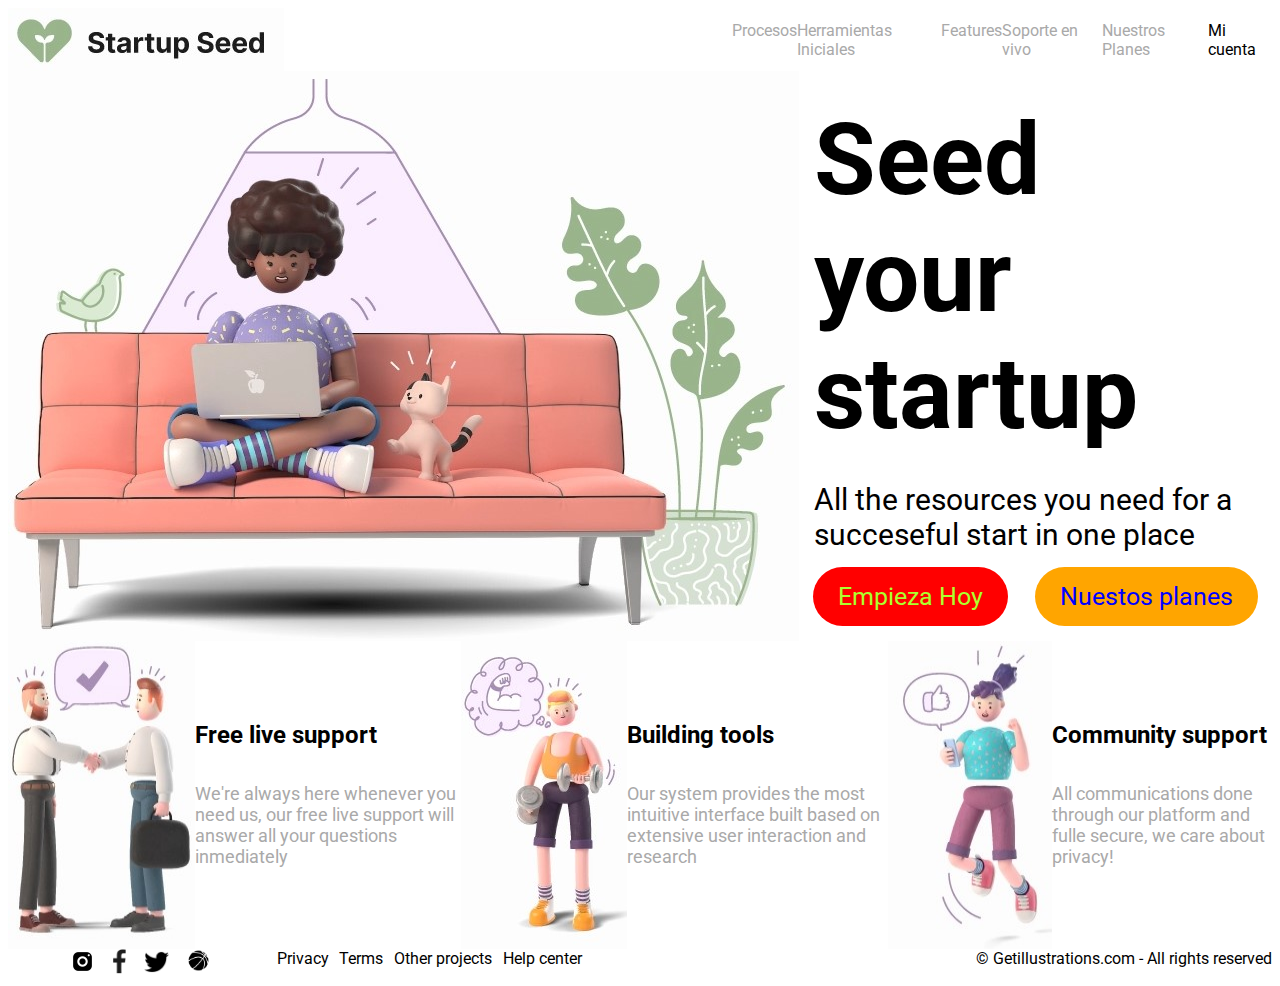
==== index.html @ be9ebf24 "Colors" ====
<!DOCTYPE html>
<html>
    <head>
        <title>Startup Seed</title>
        <meta charset="utf-8">
        <link rel="stylesheet" type="text/css" href="style.css">
        <link rel="preconnect" href="https://fonts.googleapis.com">
        <link rel="preconnect" href="https://fonts.gstatic.com" crossorigin>
        <link href="https://fonts.googleapis.com/css2?family=Roboto:ital,wght@0,400;1,300&display=swap" rel="stylesheet"> 
    </head>
    <body>
        <div class="navbar">
            <img class="heart" src="./img/Logo.jpg">
            <nav>
                <a>Procesos</a>
                <a>Herramientas Iniciales</a>
                <a>Features</a>
                <a>Soporte en vivo</a>
                <a>Nuestros Planes</a>
                <a class="active"> Mi cuenta</a>
            </nav>  
        </div>          
       <section class="principal">        
                <img src="/img/niña_sofa.jpg">
                <div class="text">  
                    <h1>
                        Seed your startup
                    </h1>
                    <p>
                        All the resources you need for a succeseful start in one place
                    </p>
                    <div class="buttons">
                        <button class="but1">Empieza Hoy</button>
                        <button class="but2">Nuestos planes</button>
                    </div>
                </div>          
        </section>
        <section class="articles">
                <img class="aimg" src="/img/hombres_negocio.jpg">
            <div class="text">
                <h1 >
                    Free live support
                </h1>
                <p>
                    We're always here whenever you need us, our free live support will answer all your questions inmediately
                </p>
            </div>
                <img class="aimg" src="/img/hombre_ejercicio.jpg">
            <div class="text">
                <h1 >
                    Building tools
                </h1>
                <p>
                    Our system provides the most intuitive interface built based on extensive user interaction and research
                </p>
            </div>
                <img class="aimg" src="/img/chica_social.jpg">
            <div class="text">
                <h1>
                    Community support
                </h1>
                <p>
                    All communications done through our platform and fulle secure, we care about privacy!
                </p>
            </div>
        </section>    
        <section>
            <div class="footer">
                <div class="left">
                    <div class="fimg">
                        <a>
                            <img class="rrss" src="/img/instagram.jpg">
                        </a>
                        <a>
                            <img class="rrss" src="/img/facebook.png">
                        </a>
                        <a>
                            <img class="rrss" src="/img/twitter.png">
                        </a>
                        <a>
                            <img class="rrss" src="/img/basketball.png">
                        </a>  
                    </div>
                    <div class=ftext>
                        <a>
                            Privacy
                        </a>
                        <a>
                            Terms
                        </a>
                        <a>
                            Other projects
                        </a>
                        <a>
                            Help center
                        </a>
                    </div>                          
                </div>
                <div>
                    &copy; Getillustrations.com - All rights reserved
                </div>
            </div>
        </section>
    </body>
</html>
---- style.css ----
*{
  font-family: 'Roboto', sans-serif;
  }

  /* Navbar */
.heart {
  max-width: fit-content;
}
 .navbar {
    display: flex;
    justify-content: space-between;
    align-items: center;
    color:darkgrey;
  }
  nav {
    display: flex;
    justify-content: space-around;
    width: 60vh; /* Ò_Ó */
  }
  .active {
    color:black ;
  }

  /*Article01*/
  .principal{
    display:flex;
    justify-content: space-between;
  }
  .principal .text{
    display: flex;
    flex-direction: column;
  }

  .principal .text h1 {
    font-size:100px;
    font-weight: bold;
    margin: 15px;
  }
  .principal .text p {
    font-size: 30px;    
    margin: 15px;
    color:black;
  }
  .principal img {
    width:66%;
  }
 
  /*Buttons*/
  .buttons {
    display:flex;
    justify-content: space-around;
  }
  .but1,
  .but2
  {
    display: flex;
    padding: 15px 25px;
    border-radius: 45px;    
    border: none;
    font-size: 25px;
  }
  .but1{
    background: red;
    color: greenyellow;
  }
  .but2{
    background: orange;
    color: blue;
  }

  /* 3 art */

  .articles {
    display:flex;
    justify-content:space-around;
  }
  .aimg{
    display:flex;
    max-width: 60%;
  }
  .text {
    display:flex;
    flex-direction: column;
    justify-content: center;
  }
  .text h1 {
    font-size: 24px;
  }
  .text p {
    color:darkgrey;
    font-size: 18px;
  }

/* footer */

.footer {
    display: flex;
    justify-content: space-between;
}

.left {
    display: flex;
    width: 50%;
    justify-content: space-evenly;
}
.fimg {
    display: flex;    
    width: 25%;
    justify-content: space-around;
}
.ftext {
    display: flex;
    width: 50%;
    justify-content: space-around;
}

.rrss{
    height: 25px;
}
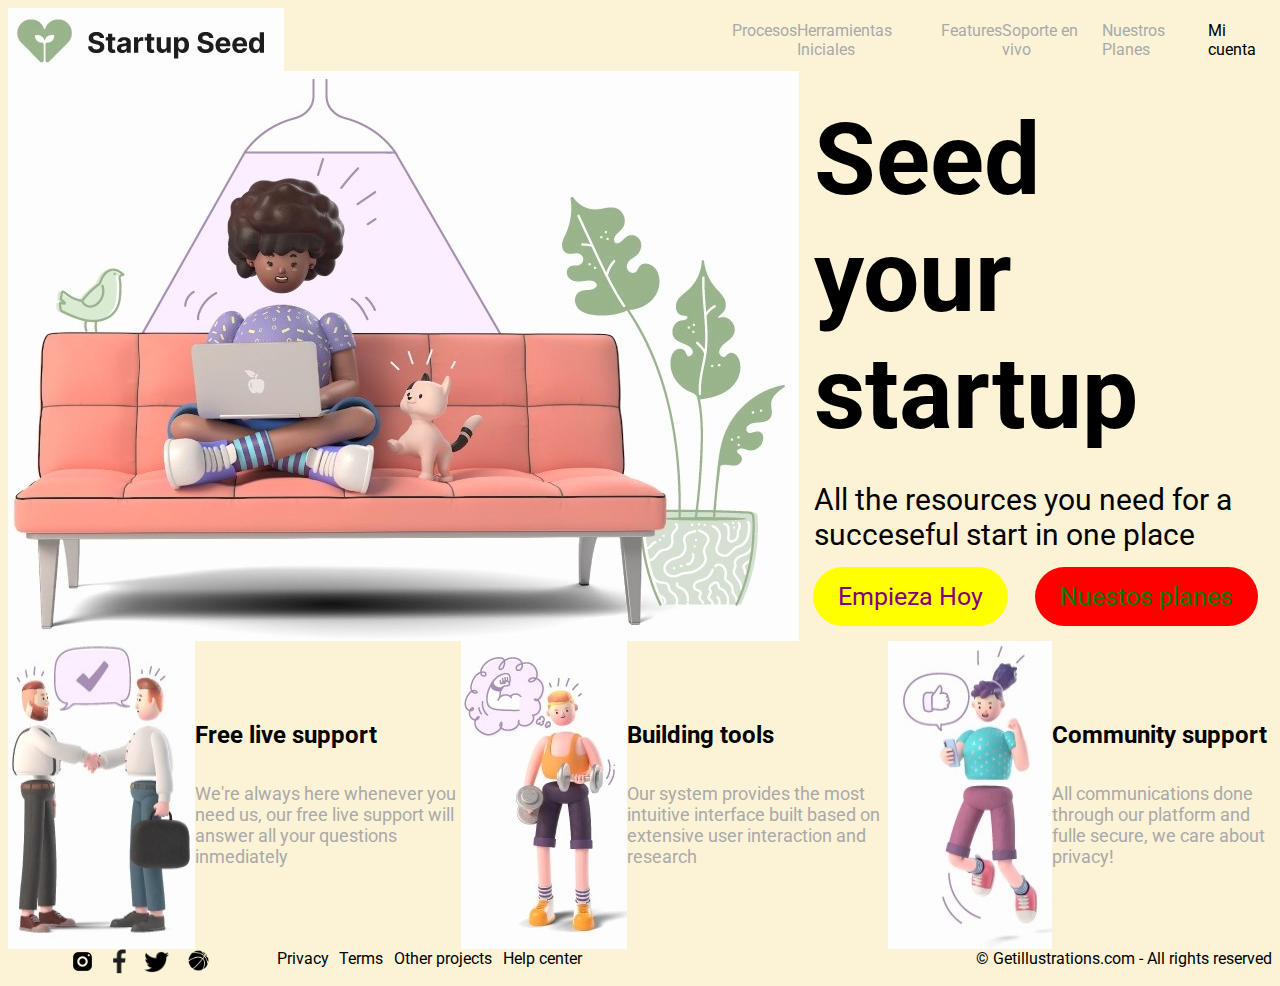
==== commit cd994f9f: "arreglo imágenes" ====
--- a/index.html
+++ b/index.html
@@ -21,7 +21,7 @@
             </nav>  
         </div>          
        <section class="principal">        
-                <img src="/img/niña_sofa.jpg">
+                <img src="./img/niña_sofa.jpg">
                 <div class="text">  
                     <h1>
                         Seed your startup
@@ -36,7 +36,7 @@
                 </div>          
         </section>
         <section class="articles">
-                <img class="aimg" src="/img/hombres_negocio.jpg">
+                <img class="aimg" src="./img/hombres_negocio.jpg">
             <div class="text">
                 <h1 >
                     Free live support
@@ -45,7 +45,7 @@
                     We're always here whenever you need us, our free live support will answer all your questions inmediately
                 </p>
             </div>
-                <img class="aimg" src="/img/hombre_ejercicio.jpg">
+                <img class="aimg" src="./img/hombre_ejercicio.jpg">
             <div class="text">
                 <h1 >
                     Building tools
@@ -54,7 +54,7 @@
                     Our system provides the most intuitive interface built based on extensive user interaction and research
                 </p>
             </div>
-                <img class="aimg" src="/img/chica_social.jpg">
+                <img class="aimg" src="./img/chica_social.jpg">
             <div class="text">
                 <h1>
                     Community support
@@ -69,16 +69,16 @@
                 <div class="left">
                     <div class="fimg">
                         <a>
-                            <img class="rrss" src="/img/instagram.jpg">
+                            <img class="rrss" src="./img/instagram.jpg">
                         </a>
                         <a>
-                            <img class="rrss" src="/img/facebook.png">
+                            <img class="rrss" src="./img/facebook.png">
                         </a>
                         <a>
-                            <img class="rrss" src="/img/twitter.png">
+                            <img class="rrss" src="./img/twitter.png">
                         </a>
                         <a>
-                            <img class="rrss" src="/img/basketball.png">
+                            <img class="rrss" src="./img/basketball.png">
                         </a>  
                     </div>
                     <div class=ftext>
--- a/style.css
+++ b/style.css
@@ -1,5 +1,6 @@
 *{
   font-family: 'Roboto', sans-serif;
+  background-color: #fcf3d7;
   }
 
   /* Navbar */
@@ -11,6 +12,8 @@
     justify-content: space-between;
     align-items: center;
     color:darkgrey;
+    border-style: dotted;
+    border:firebrick;
   }
   nav {
     display: flex;
@@ -60,12 +63,12 @@
     font-size: 25px;
   }
   .but1{
-    background: red;
-    color: greenyellow;
+    background: yellow;
+    color: purple;
   }
   .but2{
-    background: orange;
-    color: blue;
+    background: red;
+    color: green;
   }
 
   /* 3 art */
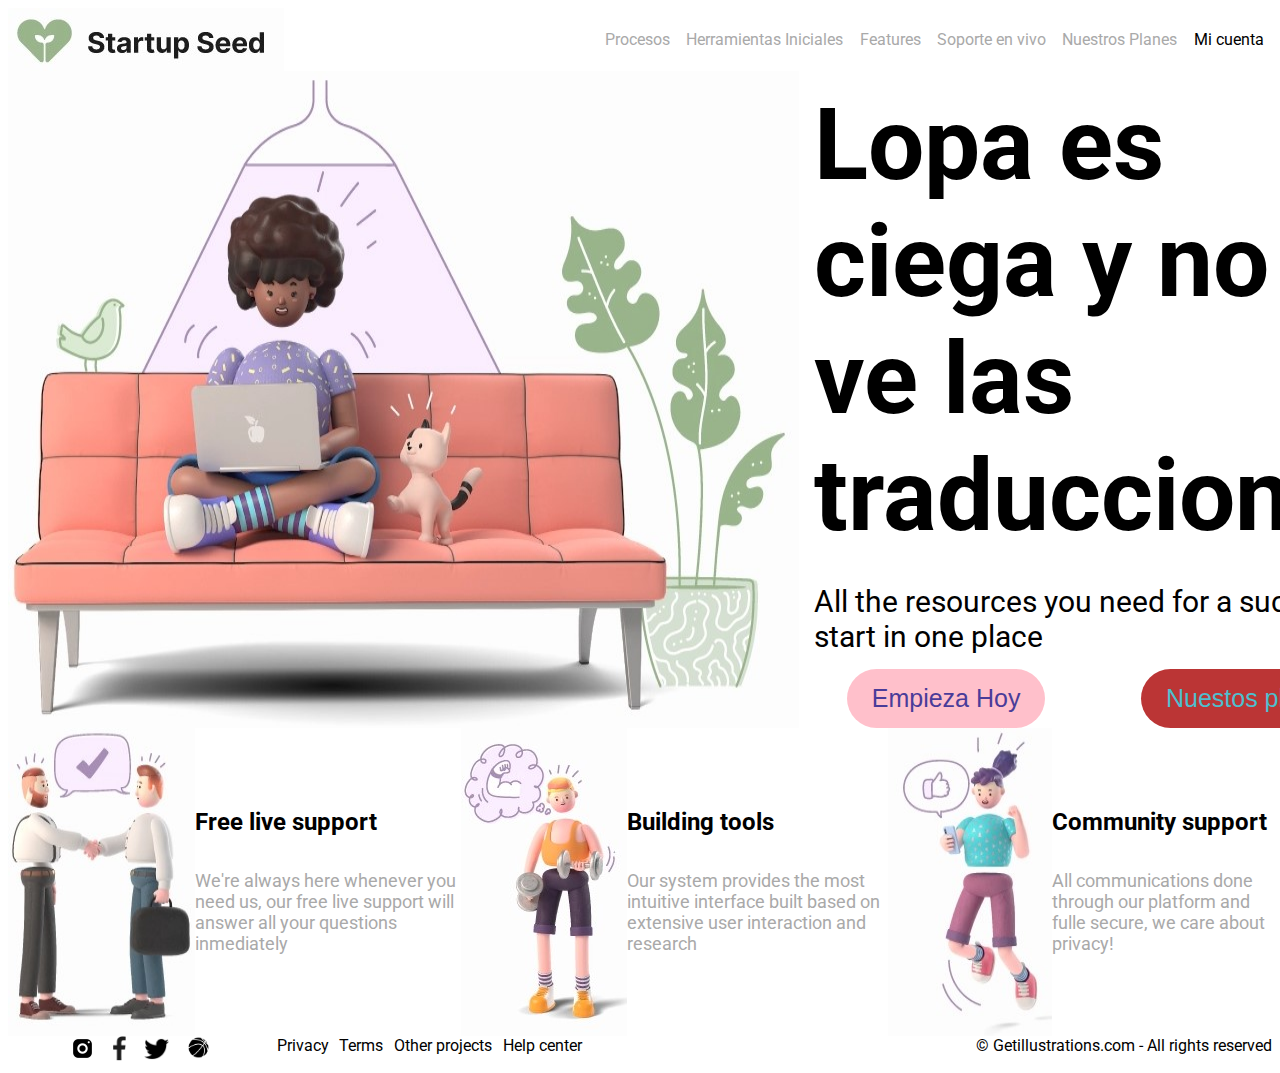
==== commit 384afe59: "ESTO ES LA GUERRA" ====
--- a/index.html
+++ b/index.html
@@ -24,7 +24,7 @@
                 <img src="./img/niña_sofa.jpg">
                 <div class="text">  
                     <h1>
-                        Seed your startup
+                        Lopa es ciega y no ve las traducciones
                     </h1>
                     <p>
                         All the resources you need for a succeseful start in one place
--- a/style.css
+++ b/style.css
@@ -1,6 +1,5 @@
 *{
   font-family: 'Roboto', sans-serif;
-  background-color: #fcf3d7;
   }
 
   /* Navbar */
@@ -12,13 +11,11 @@
     justify-content: space-between;
     align-items: center;
     color:darkgrey;
-    border-style: dotted;
-    border:firebrick;
   }
   nav {
     display: flex;
     justify-content: space-around;
-    width: 60vh; /* Ò_Ó */
+    width: 75vh; /* Ò_Ó */
   }
   .active {
     color:black ;
@@ -56,19 +53,21 @@
   .but1,
   .but2
   {
+    font-family: Impact, Haettenschweiler, 'Arial Narrow Bold', sans-serif;
     display: flex;
     padding: 15px 25px;
-    border-radius: 45px;    
+    border-radius: 75px;    
     border: none;
     font-size: 25px;
   }
   .but1{
-    background: yellow;
-    color: purple;
+    background: pink;
+    color: rgb(74, 60, 153);
   }
   .but2{
-    background: red;
-    color: green;
+    background: rgb(187, 53, 53);
+    color:rgb(78, 191, 206);
+
   }
 
   /* 3 art */
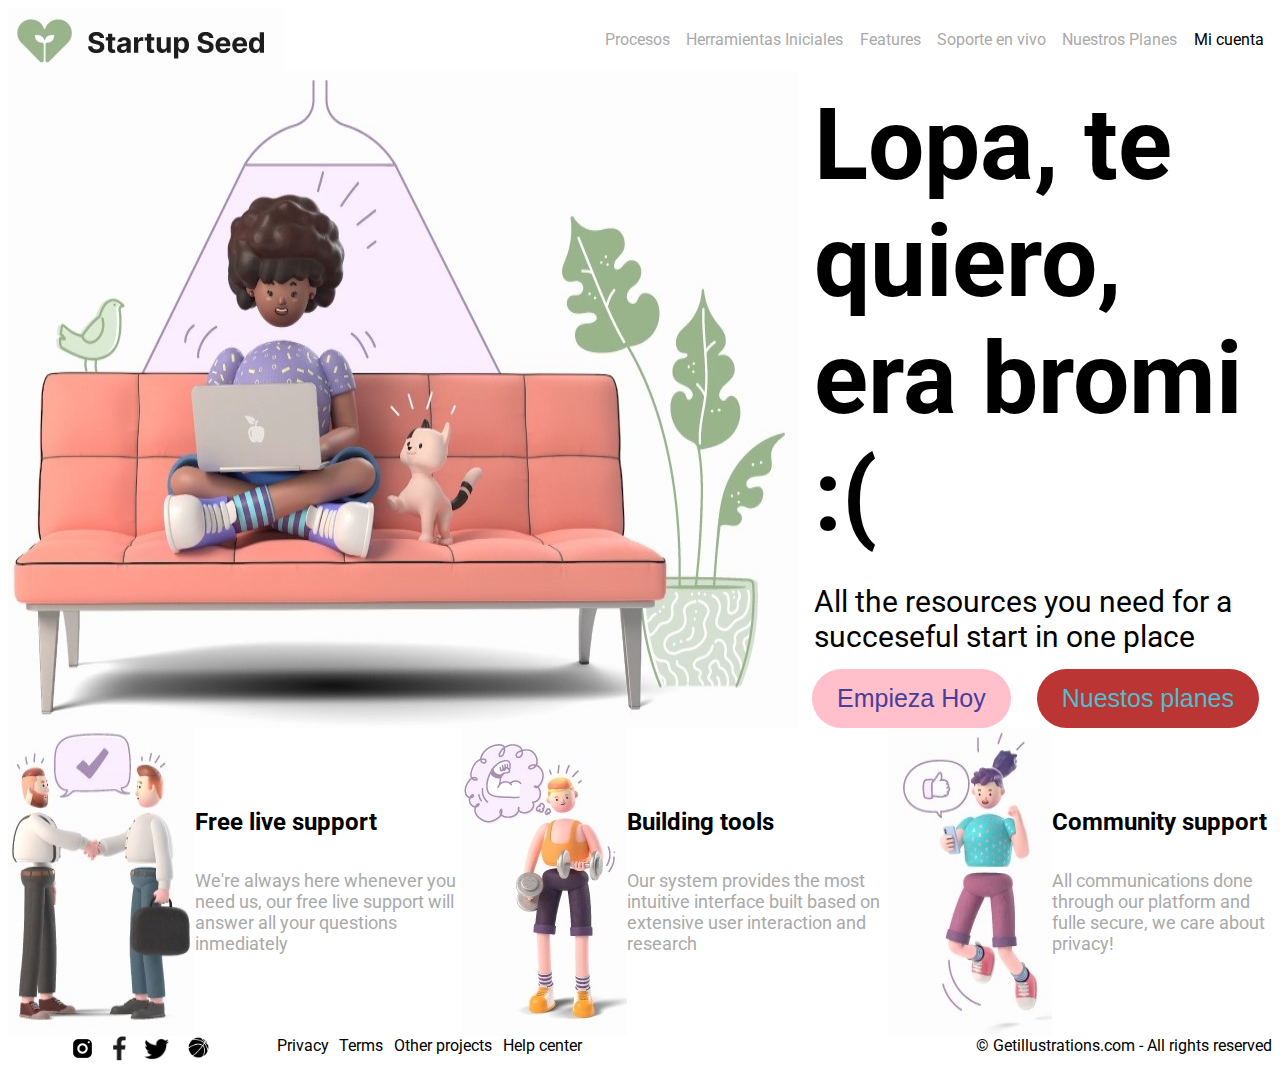
==== commit b124676d: "<3" ====
--- a/index.html
+++ b/index.html
@@ -24,7 +24,7 @@
                 <img src="./img/niña_sofa.jpg">
                 <div class="text">  
                     <h1>
-                        Lopa es ciega y no ve las traducciones
+                        Lopa, te quiero, era bromi :(
                     </h1>
                     <p>
                         All the resources you need for a succeseful start in one place
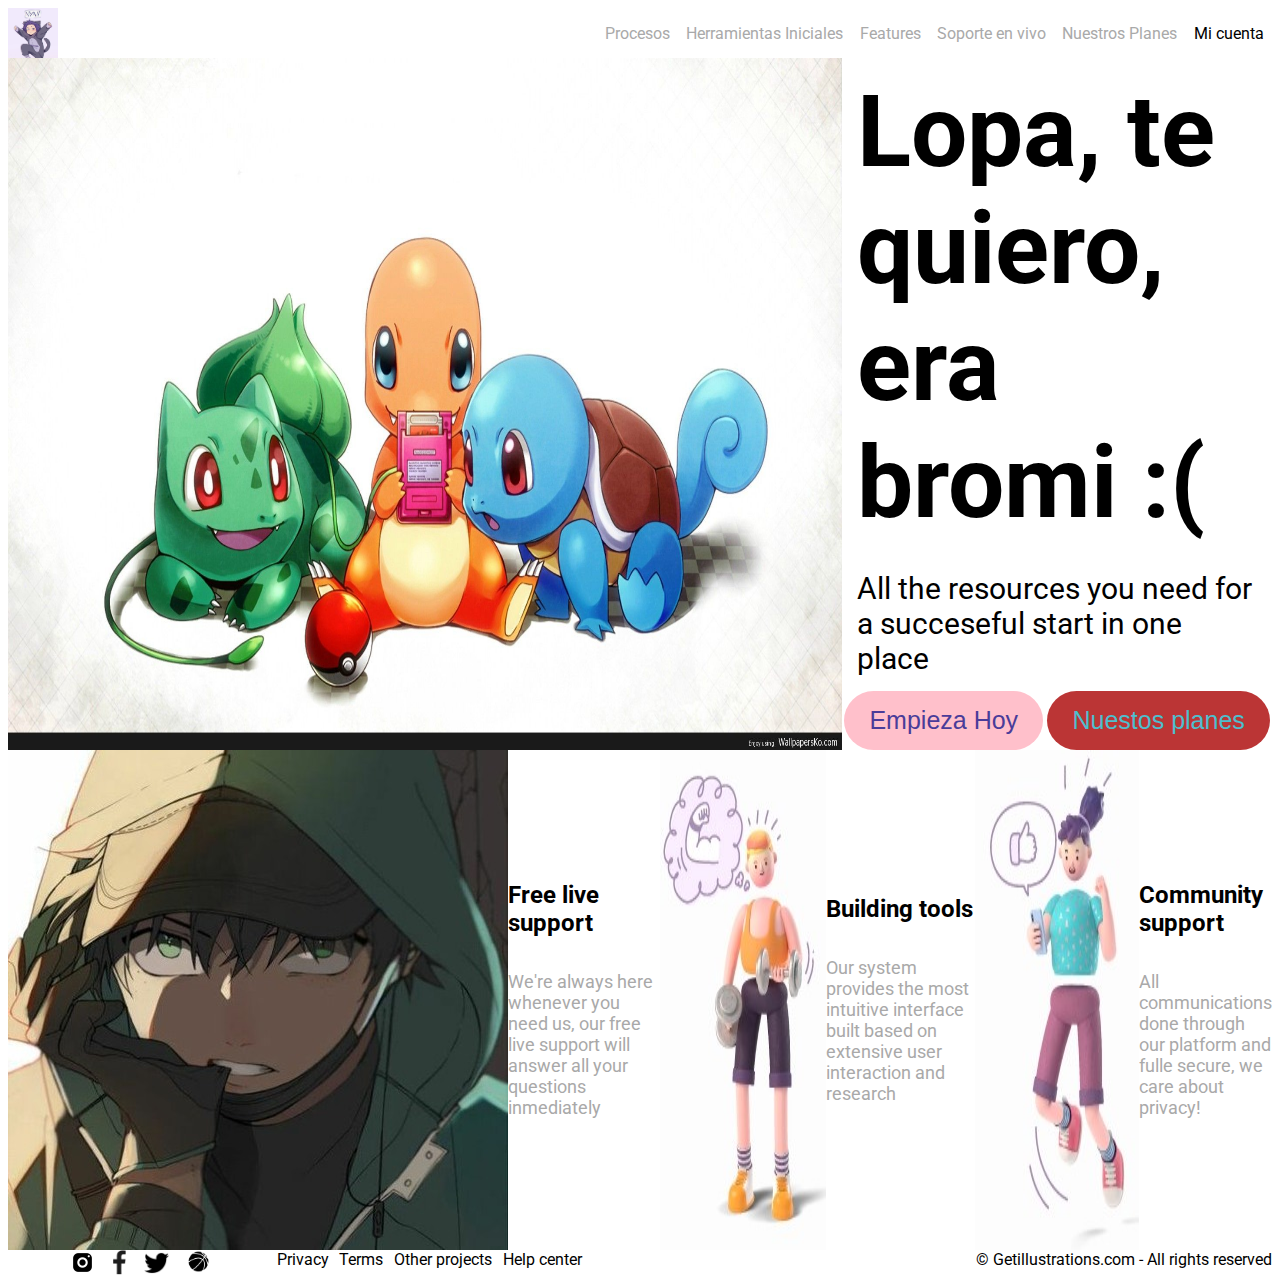
==== commit 63283aaa: "memenizando" ====
--- a/index.html
+++ b/index.html
@@ -10,7 +10,7 @@
     </head>
     <body>
         <div class="navbar">
-            <img class="heart" src="./img/Logo.jpg">
+            <img class="heart" src="./img/Miau.jpg">
             <nav>
                 <a>Procesos</a>
                 <a>Herramientas Iniciales</a>
@@ -21,7 +21,7 @@
             </nav>  
         </div>          
        <section class="principal">        
-                <img src="./img/niña_sofa.jpg">
+                <img src="./img/pokemon.jpg">
                 <div class="text">  
                     <h1>
                         Lopa, te quiero, era bromi :(
@@ -36,7 +36,7 @@
                 </div>          
         </section>
         <section class="articles">
-                <img class="aimg" src="./img/hombres_negocio.jpg">
+                <img class="aimg" src="./img/rowar.jpg">
             <div class="text">
                 <h1 >
                     Free live support
--- a/style.css
+++ b/style.css
@@ -4,7 +4,7 @@
 
   /* Navbar */
 .heart {
-  max-width: fit-content;
+  max-width: 50px;
 }
  .navbar {
     display: flex;
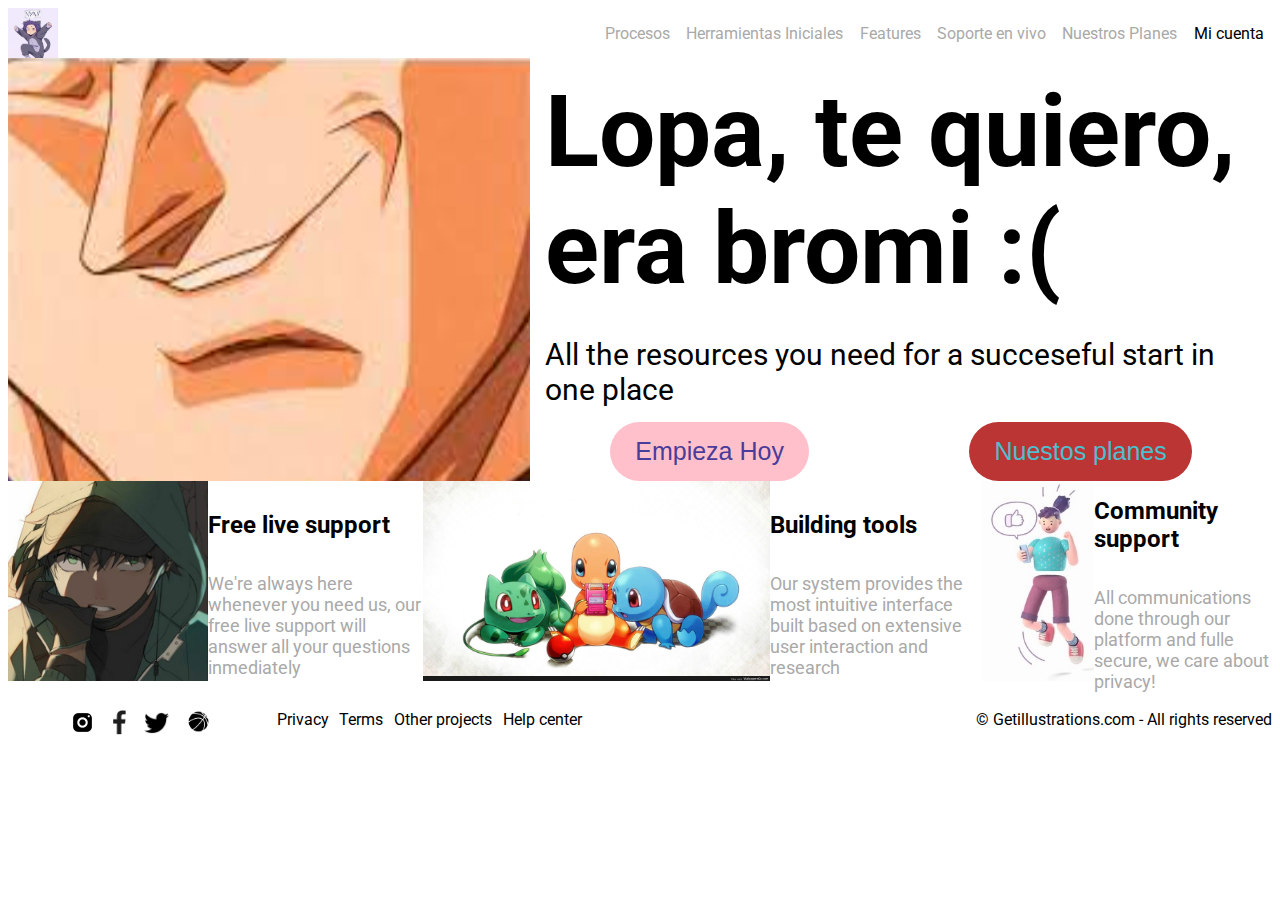
==== commit 776239ec: "memenizando 02" ====
--- a/index.html
+++ b/index.html
@@ -21,7 +21,7 @@
             </nav>  
         </div>          
        <section class="principal">        
-                <img src="./img/pokemon.jpg">
+                <img src="./img/cagaste.png">
                 <div class="text">  
                     <h1>
                         Lopa, te quiero, era bromi :(
@@ -45,7 +45,7 @@
                     We're always here whenever you need us, our free live support will answer all your questions inmediately
                 </p>
             </div>
-                <img class="aimg" src="./img/hombre_ejercicio.jpg">
+                <img class="aimg" src="./img/pokemon.jpg">
             <div class="text">
                 <h1 >
                     Building tools
--- a/style.css
+++ b/style.css
@@ -79,6 +79,7 @@
   .aimg{
     display:flex;
     max-width: 60%;
+    max-height: 200px;
   }
   .text {
     display:flex;
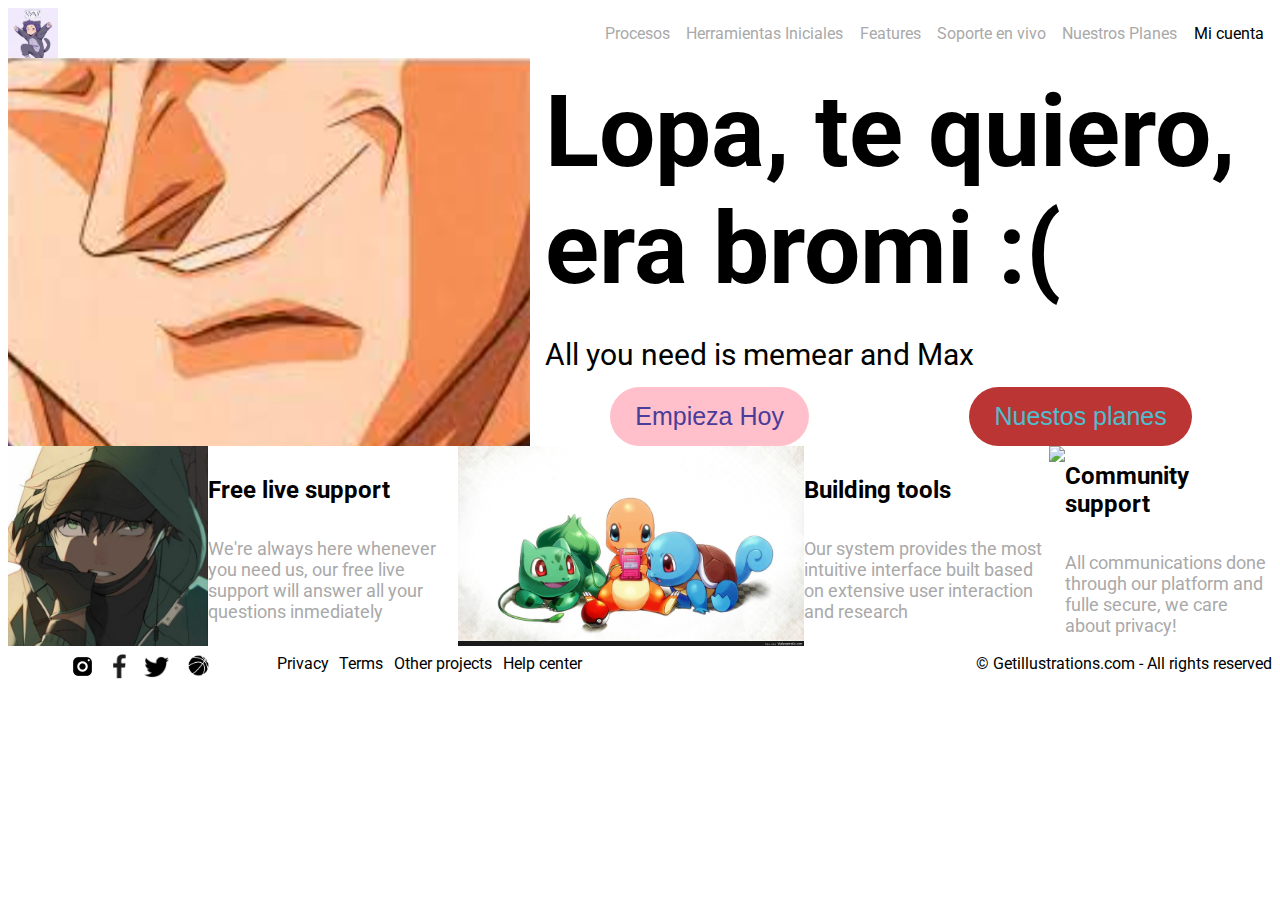
==== commit ce261abb: "jejeje x2" ====
--- a/index.html
+++ b/index.html
@@ -27,7 +27,7 @@
                         Lopa, te quiero, era bromi :(
                     </h1>
                     <p>
-                        All the resources you need for a succeseful start in one place
+                        All you need is memear and Max
                     </p>
                     <div class="buttons">
                         <button class="but1">Empieza Hoy</button>
@@ -54,7 +54,7 @@
                     Our system provides the most intuitive interface built based on extensive user interaction and research
                 </p>
             </div>
-                <img class="aimg" src="./img/chica_social.jpg">
+                <img class="aimg" src="./img/Max.jpg">
             <div class="text">
                 <h1>
                     Community support
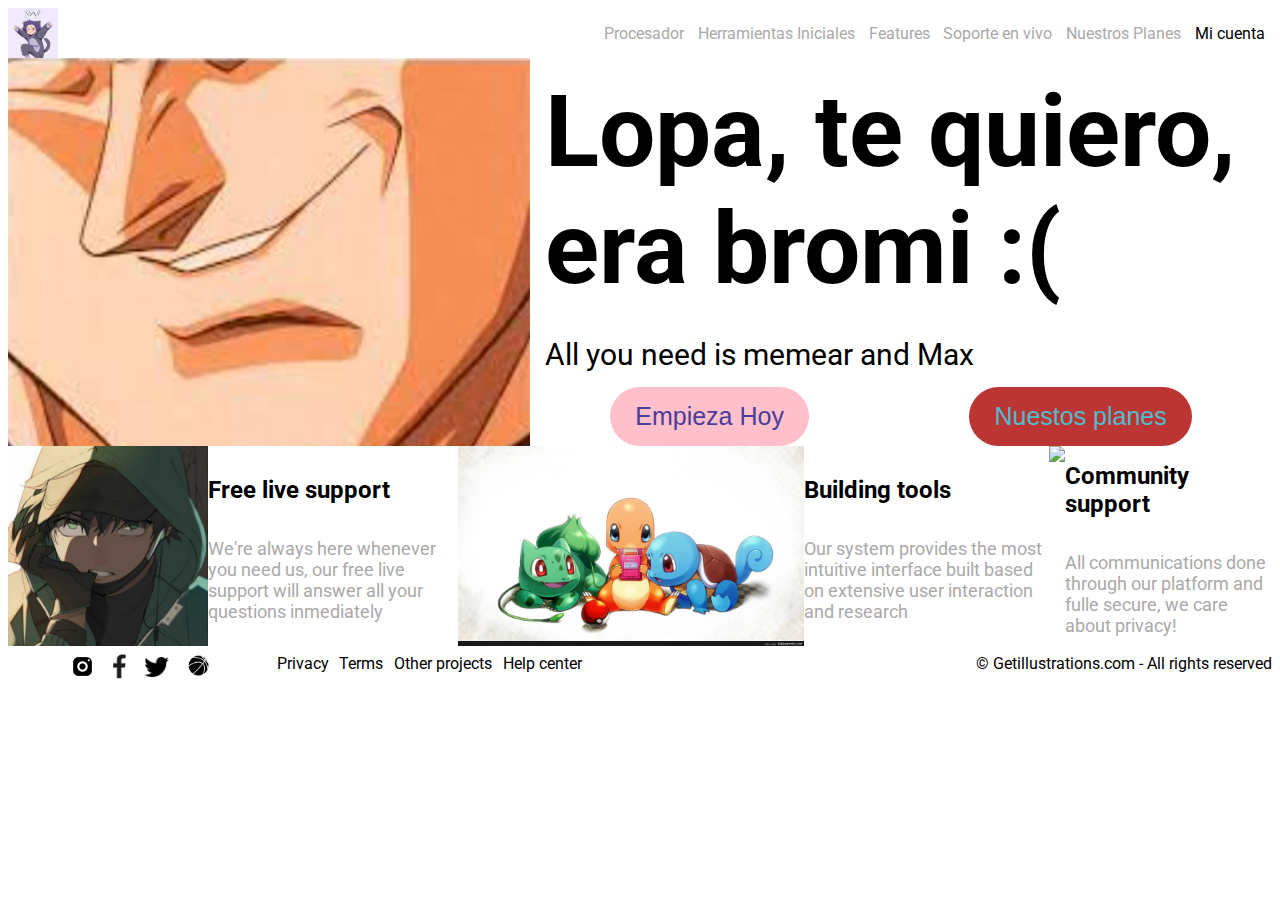
==== commit 848b2e38: "Prueba desde Ubuntu :3" ====
--- a/index.html
+++ b/index.html
@@ -12,7 +12,7 @@
         <div class="navbar">
             <img class="heart" src="./img/Miau.jpg">
             <nav>
-                <a>Procesos</a>
+                <a>Procesador</a>
                 <a>Herramientas Iniciales</a>
                 <a>Features</a>
                 <a>Soporte en vivo</a>
